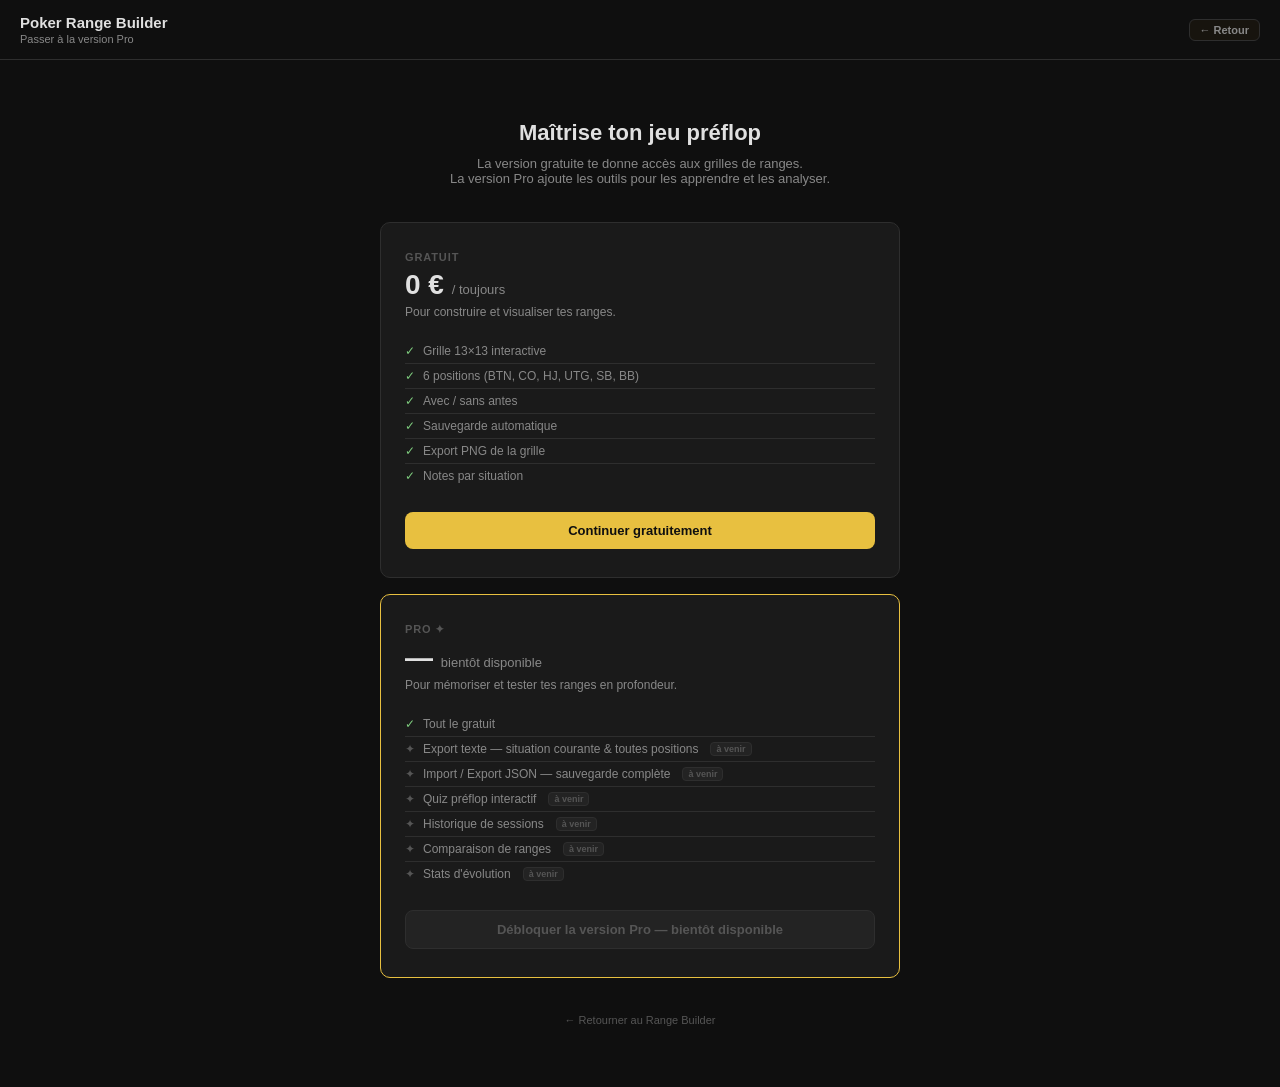
==== premium.html @ 1d8be16b "v1.2 - fix raccourcis, boutons simplifiés, JSON en Pro" ====
<!DOCTYPE html>
<html lang="fr">
<head>
  <meta charset="UTF-8">
  <meta name="viewport" content="width=device-width, initial-scale=1.0">
  <title>Poker Range Builder — Version Pro</title>
  <link rel="stylesheet" href="style.css">
  <style>
    .premium-page { max-width: 560px; margin: 60px auto; padding: 0 20px; text-align: center; }
    .premium-page h2 { font-size: 22px; font-weight: 700; margin-bottom: 10px; }
    .premium-page .subtitle { font-size: 13px; color: var(--text2); margin-bottom: 36px; }

    .plan-card {
      background: var(--bg2);
      border: 1px solid var(--border);
      border-radius: 10px;
      padding: 28px 24px;
      margin-bottom: 16px;
      text-align: left;
    }
    .plan-card.featured { border-color: #e8c040; }

    .plan-name  { font-size: 11px; font-weight: 600; color: var(--text3); text-transform: uppercase; letter-spacing: .08em; margin-bottom: 6px; }
    .plan-price { font-size: 28px; font-weight: 700; color: var(--text); margin-bottom: 4px; }
    .plan-price span { font-size: 13px; font-weight: 400; color: var(--text2); }
    .plan-desc  { font-size: 12px; color: var(--text2); margin-bottom: 20px; }

    .feature-list { list-style: none; margin-bottom: 24px; }
    .feature-list li {
      font-size: 12px;
      color: var(--text2);
      padding: 5px 0;
      border-bottom: 1px solid var(--border);
      display: flex;
      gap: 8px;
      align-items: flex-start;
    }
    .feature-list li:last-child { border-bottom: none; }
    .feature-list .check  { color: #7ecc7e; flex-shrink: 0; }
    .feature-list .locked { color: var(--text3); flex-shrink: 0; }

    .btn-unlock {
      display: block;
      width: 100%;
      padding: 11px;
      border-radius: 8px;
      border: none;
      background: #e8c040;
      color: #0f0f0f;
      font-size: 13px;
      font-weight: 700;
      cursor: pointer;
      transition: opacity 0.15s;
    }
    .btn-unlock:hover { opacity: 0.88; }
    .btn-unlock.disabled {
      background: var(--bg3);
      color: var(--text3);
      border: 1px solid var(--border);
      cursor: default;
    }
    .btn-unlock.disabled:hover { opacity: 1; }

    .coming-soon {
      display: inline-block;
      font-size: 9px;
      font-weight: 600;
      background: var(--bg3);
      color: var(--text3);
      border: 1px solid var(--border);
      border-radius: 4px;
      padding: 1px 5px;
      vertical-align: middle;
      margin-left: 4px;
    }

    .back-link {
      display: inline-block;
      margin-top: 20px;
      font-size: 11px;
      color: var(--text3);
      text-decoration: none;
    }
    .back-link:hover { color: var(--text2); }
  </style>
</head>
<body>

<header>
  <div class="header-brand">
    <h1>Poker Range Builder</h1>
    <p>Passer à la version Pro</p>
  </div>
  <div class="header-actions">
    <a href="index.html" class="pro-link" style="color:var(--text2);border-color:var(--border)">← Retour</a>
  </div>
</header>

<div class="premium-page">
  <h2>Maîtrise ton jeu préflop</h2>
  <p class="subtitle">La version gratuite te donne accès aux grilles de ranges.<br>
     La version Pro ajoute les outils pour les apprendre et les analyser.</p>

  <!-- FREE -->
  <div class="plan-card">
    <div class="plan-name">Gratuit</div>
    <div class="plan-price">0 € <span>/ toujours</span></div>
    <div class="plan-desc">Pour construire et visualiser tes ranges.</div>
    <ul class="feature-list">
      <li><span class="check">✓</span> Grille 13×13 interactive</li>
      <li><span class="check">✓</span> 6 positions (BTN, CO, HJ, UTG, SB, BB)</li>
      <li><span class="check">✓</span> Avec / sans antes</li>
      <li><span class="check">✓</span> Sauvegarde automatique</li>
      <li><span class="check">✓</span> Export PNG de la grille</li>
      <li><span class="check">✓</span> Notes par situation</li>
    </ul>
    <a href="index.html" class="btn-unlock" style="display:block;text-align:center;text-decoration:none;padding:11px;">
      Continuer gratuitement
    </a>
  </div>

  <!-- PRO -->
  <div class="plan-card featured">
    <div class="plan-name">Pro ✦</div>
    <div class="plan-price">— <span>bientôt disponible</span></div>
    <div class="plan-desc">Pour mémoriser et tester tes ranges en profondeur.</div>
    <ul class="feature-list">
      <li><span class="check">✓</span> Tout le gratuit</li>
      <li><span class="locked">✦</span> Export texte — situation courante &amp; toutes positions <span class="coming-soon">à venir</span></li>
      <li><span class="locked">✦</span> Import / Export JSON — sauvegarde complète <span class="coming-soon">à venir</span></li>
      <li><span class="locked">✦</span> Quiz préflop interactif <span class="coming-soon">à venir</span></li>
      <li><span class="locked">✦</span> Historique de sessions <span class="coming-soon">à venir</span></li>
      <li><span class="locked">✦</span> Comparaison de ranges <span class="coming-soon">à venir</span></li>
      <li><span class="locked">✦</span> Stats d'évolution <span class="coming-soon">à venir</span></li>
    </ul>
    <button class="btn-unlock disabled" disabled>
      Débloquer la version Pro — bientôt disponible
    </button>
  </div>

  <a href="index.html" class="back-link">← Retourner au Range Builder</a>
</div>

</body>
</html>
---- style.css ----
:root {
  --bg:        #0f0f0f;
  --bg2:       #1a1a1a;
  --bg3:       #232323;
  --border:    #2e2e2e;
  --text:      #e0e0e0;
  --text2:     #888;
  --text3:     #555;
  --blue:      #3a7bd5;
  --blue-act:  #0d2444;
  --blue-text: #60b0f0;
  --radius:    6px;
}

* { box-sizing: border-box; margin: 0; padding: 0; }

body {
  background: var(--bg);
  color: var(--text);
  font-family: -apple-system, BlinkMacSystemFont, 'Segoe UI', sans-serif;
  min-height: 100vh;
  font-size: 13px;
}

/* ── HEADER ── */
header {
  padding: 14px 20px;
  border-bottom: 1px solid var(--border);
  display: flex;
  align-items: center;
  justify-content: space-between;
  flex-wrap: wrap;
  gap: 10px;
}
.header-brand h1  { font-size: 15px; font-weight: 600; }
.header-brand p   { font-size: 11px; color: var(--text2); margin-top: 2px; }
.header-actions   { display: flex; align-items: center; gap: 14px; }

.pro-link {
  font-size: 11px;
  font-weight: 600;
  color: #e8c040;
  text-decoration: none;
  padding: 4px 10px;
  border: 1px solid #4a3a08;
  border-radius: var(--radius);
  background: #4a3a0822;
  transition: background 0.15s;
}
.pro-link:hover { background: #4a3a0855; }

.save-status { font-size: 11px; color: var(--text3); }

/* ── MAIN ── */
main {
  padding: 20px 32px;
  max-width: 860px;
  margin: 0 auto;
}

/* ── ROW / TABS ── */
.row {
  display: flex;
  align-items: center;
  gap: 8px;
  flex-wrap: wrap;
  margin-bottom: 8px;
}
.row-label { font-size: 10px; color: var(--text3); width: 56px; flex-shrink: 0; }
.tabs-group { display: flex; gap: 4px; flex-wrap: wrap; }

button.tab {
  padding: 4px 11px;
  border-radius: 5px;
  border: 1px solid var(--border);
  background: transparent;
  cursor: pointer;
  font-size: 11px;
  font-weight: 500;
  color: var(--text2);
  transition: all 0.1s;
  white-space: nowrap;
  position: relative;
}
button.tab:hover          { border-color: var(--text3); color: var(--text); }
button.tab.pos-active     { background: var(--text); color: var(--bg); border-color: var(--text); }
button.tab.sit-active     { background: var(--blue-act); color: var(--blue-text); border-color: var(--blue); }

/* badge ✓ on filled situations */
button.tab .badge {
  position: absolute;
  top: -5px;
  right: -5px;
  width: 14px;
  height: 14px;
  background: #1a6b1a;
  color: #7ecc7e;
  border-radius: 50%;
  font-size: 8px;
  font-weight: 700;
  display: flex;
  align-items: center;
  justify-content: center;
  pointer-events: none;
}

.antes-wrap { display: flex; align-items: center; gap: 6px; margin-left: 4px; }
.antes-wrap label { font-size: 11px; color: var(--text2); cursor: pointer; user-select: none; }
input[type=checkbox] { cursor: pointer; accent-color: var(--blue); }

/* ── CONTEXT BOX ── */
.ctx-box {
  font-size: 10px;
  color: var(--text2);
  margin-bottom: 10px;
  padding: 6px 10px;
  background: var(--bg2);
  border-radius: 5px;
  border-left: 2px solid var(--blue);
  line-height: 1.6;
}

/* ── LEGEND / STAT ── */
.top-bar { display: flex; align-items: center; gap: 8px; margin-bottom: 8px; flex-wrap: wrap; }
.legend  { display: flex; gap: 5px; flex-wrap: wrap; }

.leg {
  display: flex;
  align-items: center;
  gap: 5px;
  cursor: pointer;
  padding: 3px 8px;
  border-radius: 5px;
  border: 1.5px solid transparent;
  font-size: 11px;
  color: var(--text2);
  transition: all 0.1s;
}
.leg.sel { border-color: var(--text); color: var(--text); }
.dot { width: 9px; height: 9px; border-radius: 2px; flex-shrink: 0; }

.stat { margin-left: auto; font-size: 11px; color: var(--text2); }
.stat strong { color: var(--text); }

/* ── GRID ── */
.grid-wrap {
  overflow-x: auto;
  margin-bottom: 10px;
  display: flex;
  justify-content: center;
}
.grid {
  display: grid;
  grid-template-columns: repeat(14, 1fr);
  gap: 2px;
  width: 100%;
  max-width: 780px;
}

.hdr {
  font-size: 9px;
  font-weight: 600;
  color: var(--text3);
  display: flex;
  align-items: center;
  justify-content: center;
  height: 26px;
}

.cell {
  height: 0;
  padding-bottom: 100%;
  position: relative;
  border-radius: 3px;
  cursor: pointer;
  border: 1px solid transparent;
  transition: filter 0.08s;
}
.cell:hover { filter: brightness(1.2); border-color: rgba(255,255,255,0.22); }

.cell-lbl {
  position: absolute;
  inset: 0;
  display: flex;
  align-items: center;
  justify-content: center;
  font-size: 9px;
  font-weight: 600;
  line-height: 1;
  pointer-events: none;
}

/* ── TOOLBAR ── */
.toolbar { display: flex; gap: 6px; flex-wrap: wrap; margin-bottom: 12px; }

button.btn {
  padding: 5px 12px;
  border-radius: var(--radius);
  border: 1px solid var(--border);
  background: transparent;
  cursor: pointer;
  font-size: 11px;
  color: var(--text2);
  transition: all 0.1s;
}
button.btn:hover            { background: var(--bg2); color: var(--text); border-color: var(--text3); }
button.btn.btn-accent       { border-color: var(--blue); color: var(--blue-text); }
button.btn.btn-accent:hover { background: var(--blue-act); }
button.btn.btn-primary      { background: var(--blue-act); color: var(--blue-text); border-color: var(--blue); font-weight: 600; }
button.btn.btn-primary:hover { background: #1a3d6a; border-color: #5090e0; color: #90c8ff; }

/* ── EXPORT AREA ── */
.export-area {
  display: none;
  margin-bottom: 16px;
  padding: 12px;
  background: var(--bg2);
  border-radius: var(--radius);
  border: 1px solid var(--border);
}
.export-area h3  { font-size: 12px; color: var(--text); margin-bottom: 8px; }
.export-area pre {
  font-size: 10px;
  color: var(--text2);
  white-space: pre-wrap;
  line-height: 1.6;
  max-height: 220px;
  overflow-y: auto;
  background: var(--bg3);
  padding: 8px;
  border-radius: 4px;
}

/* ── NOTES ── */
.notes-section { border-top: 1px solid var(--border); padding-top: 16px; margin-top: 4px; }
.notes-section h2 { font-size: 13px; color: var(--text); margin-bottom: 10px; }
.notes-grid {
  display: grid;
  grid-template-columns: repeat(auto-fill, minmax(200px, 1fr));
  gap: 8px;
}
.note-card {
  background: var(--bg2);
  border: 1px solid var(--border);
  border-radius: var(--radius);
  padding: 10px;
}
.note-card label { font-size: 10px; color: var(--text3); display: block; margin-bottom: 4px; }
.note-card textarea {
  width: 100%;
  background: var(--bg3);
  border: 1px solid var(--border);
  border-radius: 4px;
  color: var(--text);
  font-size: 11px;
  padding: 6px;
  resize: vertical;
  min-height: 60px;
  font-family: inherit;
  line-height: 1.5;
}
.note-card textarea:focus { outline: none; border-color: var(--text3); }

/* ── HELP BUTTON ── */
.btn-help {
  width: 24px;
  height: 24px;
  border-radius: 50%;
  border: 1px solid var(--border);
  background: transparent;
  color: var(--text3);
  font-size: 12px;
  font-weight: 600;
  cursor: pointer;
  display: flex;
  align-items: center;
  justify-content: center;
  transition: all 0.1s;
  flex-shrink: 0;
}
.btn-help:hover { border-color: var(--text3); color: var(--text); }

/* ── LEGEND KEY HINTS ── */
.leg-key {
  font-family: ui-monospace, 'Cascadia Code', monospace;
  font-size: 9px;
  background: var(--bg3);
  border: 1px solid var(--border);
  border-radius: 3px;
  padding: 1px 4px;
  color: var(--text3);
  margin-left: 4px;
}

/* ── SIDEBAR ── */
.sidebar-overlay {
  display: none;
  position: fixed;
  inset: 0;
  z-index: 99;
  background: rgba(0,0,0,0.45);
}
.sidebar-overlay.open { display: block; }

.sidebar {
  position: fixed;
  top: 0;
  right: 0;
  width: 284px;
  height: 100vh;
  background: var(--bg2);
  border-left: 1px solid var(--border);
  z-index: 100;
  transform: translateX(100%);
  transition: transform 0.18s ease;
  overflow-y: auto;
}
.sidebar.open { transform: translateX(0); }

.sidebar-inner { padding: 18px 16px 32px; }

.sidebar-close {
  position: absolute;
  top: 12px;
  right: 12px;
  background: none;
  border: none;
  color: var(--text3);
  cursor: pointer;
  font-size: 13px;
  padding: 3px 7px;
  border-radius: 4px;
  line-height: 1;
}
.sidebar-close:hover { color: var(--text); background: var(--bg3); }

.sb-heading {
  font-size: 9px;
  font-weight: 700;
  text-transform: uppercase;
  letter-spacing: .1em;
  color: var(--text3);
  margin: 22px 0 8px;
  padding-bottom: 5px;
  border-bottom: 1px solid var(--border);
}
.sb-heading:first-of-type { margin-top: 4px; }

.sb-row {
  display: flex;
  align-items: baseline;
  gap: 8px;
  padding: 4px 0;
  font-size: 11px;
  color: var(--text2);
  border-bottom: 1px solid var(--bg3);
}
.sb-row:last-of-type { border-bottom: none; }

.sb-key {
  font-family: ui-monospace, 'Cascadia Code', monospace;
  font-size: 10px;
  background: var(--bg3);
  border: 1px solid var(--border);
  border-radius: 3px;
  padding: 1px 5px;
  color: var(--text);
  flex-shrink: 0;
  min-width: 28px;
  text-align: center;
}

.sb-term {
  font-weight: 600;
  color: var(--text);
  flex-shrink: 0;
  width: 52px;
}
.sb-def {
  color: var(--text2);
  flex: 1;
}

.sb-p {
  font-size: 11px;
  color: var(--text2);
  line-height: 1.65;
  margin-bottom: 8px;
}
.sb-p:last-child { margin-bottom: 0; }

.sb-clog {
  font-size: 11px;
  color: var(--text2);
  padding: 4px 0;
  border-bottom: 1px solid var(--bg3);
}
.sb-clog:last-child { border-bottom: none; }
.sb-clog strong { color: var(--text); }

/* ── MOBILE ── */
@media (max-width: 600px) {
  header        { padding: 12px 14px; }
  main          { padding: 12px 14px; }
  .cell-lbl     { font-size: 7px; }
  .stat         { margin-left: 0; width: 100%; }
  .sidebar      { width: 88vw; }
}
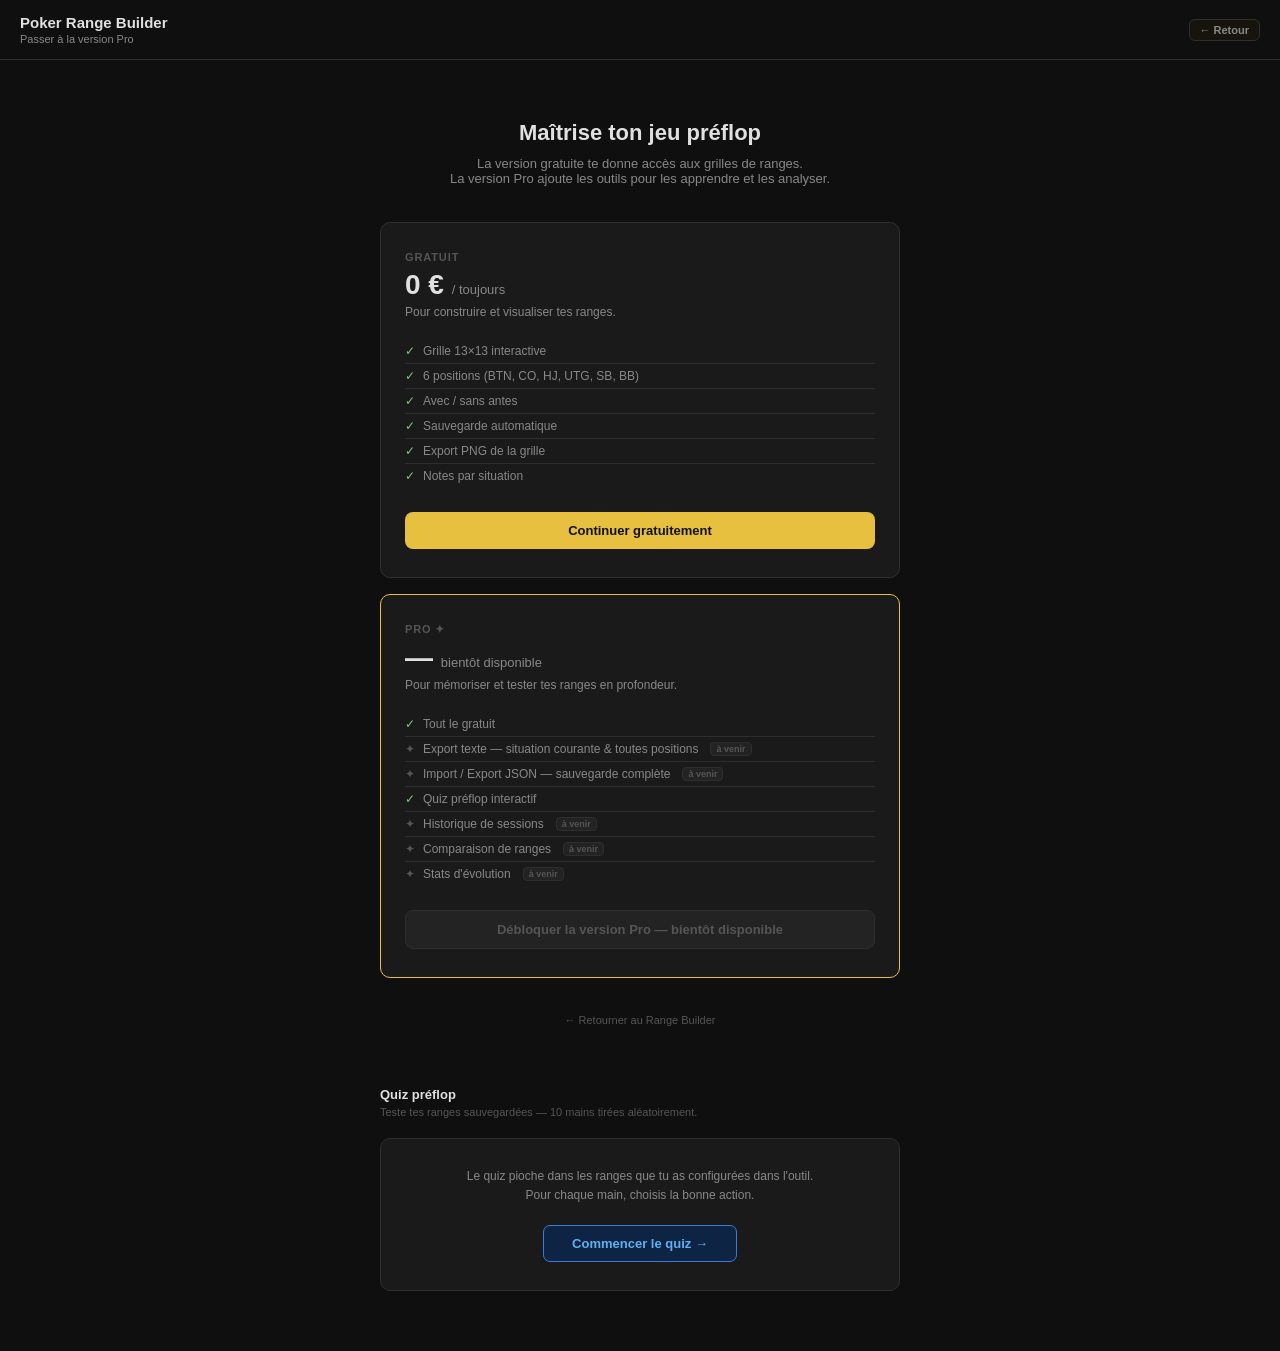
==== commit 750706f2: "v1.3 - quiz préflop interactif" ====
--- a/premium.html
+++ b/premium.html
@@ -82,6 +82,171 @@
       text-decoration: none;
     }
     .back-link:hover { color: var(--text2); }
+
+    /* ── QUIZ ── */
+    .quiz-section {
+      max-width: 560px;
+      margin: 48px auto 0;
+      padding: 0 20px 60px;
+    }
+    .quiz-section-title {
+      font-size: 13px;
+      font-weight: 700;
+      color: var(--text);
+      margin-bottom: 4px;
+    }
+    .quiz-section-sub {
+      font-size: 11px;
+      color: var(--text3);
+      margin-bottom: 20px;
+    }
+    .quiz-card {
+      background: var(--bg2);
+      border: 1px solid var(--border);
+      border-radius: 10px;
+      padding: 28px 24px;
+    }
+
+    /* start screen */
+    .quiz-start-inner { text-align: center; }
+    .quiz-start-inner p { font-size: 12px; color: var(--text2); margin-bottom: 20px; line-height: 1.6; }
+    .btn-quiz-start {
+      display: inline-block;
+      padding: 10px 28px;
+      border-radius: 7px;
+      border: 1px solid var(--blue);
+      background: var(--blue-act);
+      color: var(--blue-text);
+      font-size: 13px;
+      font-weight: 600;
+      cursor: pointer;
+      transition: background 0.12s;
+    }
+    .btn-quiz-start:hover { background: #1a3d6a; }
+
+    /* empty state */
+    .quiz-empty-inner { text-align: center; }
+    .quiz-empty-inner p { font-size: 12px; color: var(--text2); margin-bottom: 16px; line-height: 1.6; }
+    .quiz-empty-inner a { font-size: 12px; color: var(--blue-text); text-decoration: none; }
+    .quiz-empty-inner a:hover { text-decoration: underline; }
+
+    /* question screen */
+    .quiz-meta {
+      display: flex;
+      justify-content: space-between;
+      align-items: center;
+      margin-bottom: 20px;
+    }
+    .quiz-context { font-size: 12px; color: var(--text2); }
+    .quiz-context strong { color: var(--text); }
+    .quiz-progress { font-size: 11px; color: var(--text3); font-variant-numeric: tabular-nums; }
+
+    .quiz-hand {
+      font-size: 52px;
+      font-weight: 800;
+      text-align: center;
+      letter-spacing: .02em;
+      margin: 8px 0 4px;
+      line-height: 1;
+    }
+    .hand-pair    { color: #e8c040; }
+    .hand-suited  { color: var(--blue-text); }
+    .hand-offsuit { color: var(--text); }
+
+    .quiz-prompt {
+      text-align: center;
+      font-size: 11px;
+      color: var(--text3);
+      margin-bottom: 20px;
+    }
+
+    .quiz-actions {
+      display: grid;
+      grid-template-columns: 1fr 1fr;
+      gap: 8px;
+      margin-bottom: 14px;
+    }
+    .quiz-action-btn {
+      padding: 14px 10px;
+      border-radius: 6px;
+      border: 1px solid var(--border);
+      background: var(--bg3);
+      color: var(--text2);
+      font-size: 13px;
+      font-weight: 500;
+      cursor: pointer;
+      transition: all 0.1s;
+      border-left: 3px solid transparent;
+    }
+    .quiz-action-btn:hover:not(:disabled) {
+      background: var(--bg2);
+      color: var(--text);
+      border-left-color: var(--atxt);
+    }
+    .quiz-action-btn.btn-correct {
+      background: var(--abg);
+      color: var(--atxt);
+      border-color: var(--atxt);
+      border-left-width: 3px;
+    }
+    .quiz-action-btn.btn-wrong {
+      background: #3d0e0e;
+      color: #f08080;
+      border-color: #f08080;
+    }
+    .quiz-action-btn:disabled { cursor: default; }
+
+    .quiz-feedback {
+      font-size: 12px;
+      font-weight: 600;
+      padding: 9px 12px;
+      border-radius: 5px;
+      margin-bottom: 12px;
+    }
+    .fb-correct { background: #1a3d1a; color: #7ecc7e; }
+    .fb-wrong   { background: #3d0e0e; color: #f08080; }
+
+    .btn-quiz-next {
+      display: block;
+      width: 100%;
+      padding: 10px;
+      border-radius: 6px;
+      border: 1px solid var(--border);
+      background: transparent;
+      color: var(--text2);
+      font-size: 12px;
+      cursor: pointer;
+      transition: all 0.1s;
+    }
+    .btn-quiz-next:hover { background: var(--bg3); color: var(--text); border-color: var(--text3); }
+
+    /* results screen */
+    .quiz-results-inner { text-align: center; }
+    .quiz-score-num {
+      font-size: 48px;
+      font-weight: 800;
+      color: var(--text);
+      line-height: 1;
+      margin-bottom: 10px;
+    }
+    .quiz-score-msg { font-size: 12px; color: var(--text2); margin-bottom: 24px; }
+    .btn-quiz-restart {
+      display: inline-block;
+      padding: 9px 24px;
+      border-radius: 6px;
+      border: 1px solid var(--border);
+      background: transparent;
+      color: var(--text2);
+      font-size: 12px;
+      cursor: pointer;
+      transition: all 0.1s;
+    }
+    .btn-quiz-restart:hover { background: var(--bg3); color: var(--text); }
+
+    @media (max-width: 420px) {
+      .quiz-actions { grid-template-columns: 1fr; }
+      .quiz-hand    { font-size: 40px; }
+    }
   </style>
 </head>
 <body>
@@ -128,7 +293,7 @@
       <li><span class="check">✓</span> Tout le gratuit</li>
       <li><span class="locked">✦</span> Export texte — situation courante &amp; toutes positions <span class="coming-soon">à venir</span></li>
       <li><span class="locked">✦</span> Import / Export JSON — sauvegarde complète <span class="coming-soon">à venir</span></li>
-      <li><span class="locked">✦</span> Quiz préflop interactif <span class="coming-soon">à venir</span></li>
+      <li><span class="check">✓</span> Quiz préflop interactif</li>
       <li><span class="locked">✦</span> Historique de sessions <span class="coming-soon">à venir</span></li>
       <li><span class="locked">✦</span> Comparaison de ranges <span class="coming-soon">à venir</span></li>
       <li><span class="locked">✦</span> Stats d'évolution <span class="coming-soon">à venir</span></li>
@@ -141,5 +306,57 @@
   <a href="index.html" class="back-link">← Retourner au Range Builder</a>
 </div>
 
+<!-- ── QUIZ SECTION ── -->
+<div class="quiz-section">
+  <p class="quiz-section-title">Quiz préflop</p>
+  <p class="quiz-section-sub">
+    Teste tes ranges sauvegardées — 10 mains tirées aléatoirement.
+  </p>
+
+  <div class="quiz-card">
+
+    <!-- Start -->
+    <div id="quizStart" class="quiz-start-inner">
+      <p>
+        Le quiz pioche dans les ranges que tu as configurées dans l'outil.<br>
+        Pour chaque main, choisis la bonne action.
+      </p>
+      <button class="btn-quiz-start" id="btnStartQuiz">
+        Commencer le quiz →
+      </button>
+    </div>
+
+    <!-- No ranges configured -->
+    <div id="quizEmpty" class="quiz-empty-inner" style="display:none">
+      <p>
+        Aucune range configurée.<br>
+        <a href="index.html">Configure tes ranges dans l'outil</a> puis reviens ici.
+      </p>
+    </div>
+
+    <!-- Question -->
+    <div id="quizQuestion" style="display:none">
+      <div class="quiz-meta">
+        <span class="quiz-context" id="qContext"></span>
+        <span class="quiz-progress" id="qProgress"></span>
+      </div>
+      <div class="quiz-hand" id="qHand"></div>
+      <p class="quiz-prompt" id="qPrompt">Quelle action ?</p>
+      <div class="quiz-actions" id="qActions"></div>
+      <div class="quiz-feedback" id="qFeedback" style="display:none"></div>
+      <button class="btn-quiz-next" id="btnNext" style="display:none">Suivant →</button>
+    </div>
+
+    <!-- Results -->
+    <div id="quizResults" class="quiz-results-inner" style="display:none">
+      <div class="quiz-score-num" id="qScoreNum"></div>
+      <p class="quiz-score-msg" id="qScoreMsg"></p>
+      <button class="btn-quiz-restart" id="btnRestart">Rejouer</button>
+    </div>
+
+  </div>
+</div>
+
+<script src="quiz.js"></script>
 </body>
 </html>
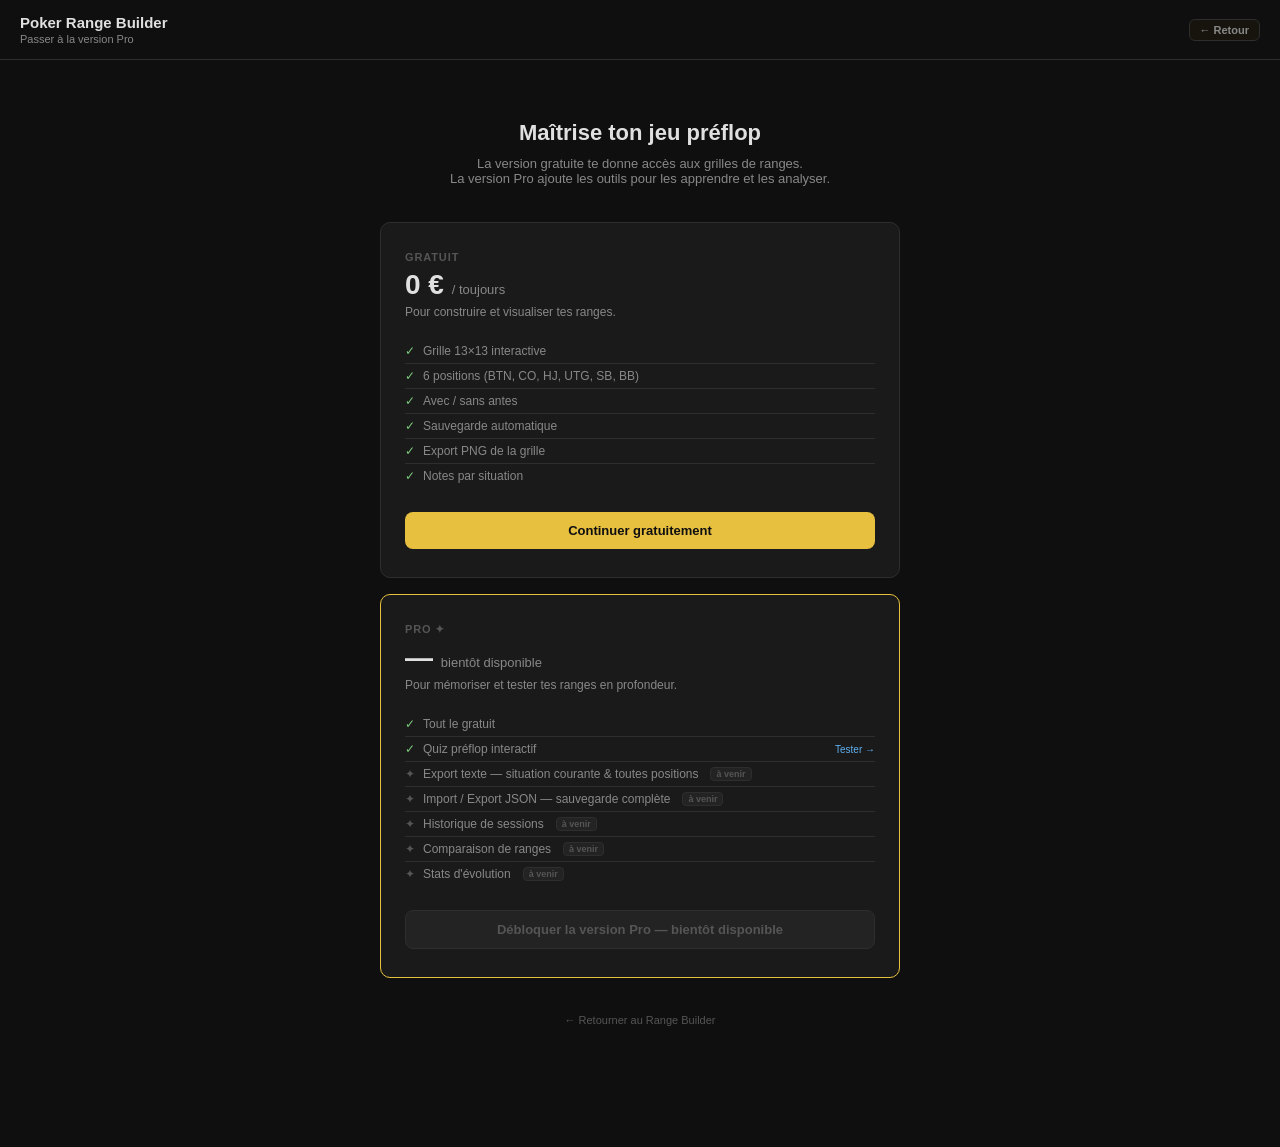
==== commit ff543952: "v1.4 - quiz.html autonome, accès ?dev=true" ====
--- a/premium.html
+++ b/premium.html
@@ -6,7 +6,7 @@
   <title>Poker Range Builder — Version Pro</title>
   <link rel="stylesheet" href="style.css">
   <style>
-    .premium-page { max-width: 560px; margin: 60px auto; padding: 0 20px; text-align: center; }
+    .premium-page { max-width: 560px; margin: 60px auto; padding: 0 20px 60px; text-align: center; }
     .premium-page h2 { font-size: 22px; font-weight: 700; margin-bottom: 10px; }
     .premium-page .subtitle { font-size: 13px; color: var(--text2); margin-bottom: 36px; }
 
@@ -33,11 +33,19 @@
       border-bottom: 1px solid var(--border);
       display: flex;
       gap: 8px;
-      align-items: flex-start;
+      align-items: center;
     }
     .feature-list li:last-child { border-bottom: none; }
     .feature-list .check  { color: #7ecc7e; flex-shrink: 0; }
     .feature-list .locked { color: var(--text3); flex-shrink: 0; }
+    .feature-list .try-link {
+      margin-left: auto;
+      font-size: 10px;
+      color: var(--blue-text);
+      text-decoration: none;
+      flex-shrink: 0;
+    }
+    .feature-list .try-link:hover { text-decoration: underline; }
 
     .btn-unlock {
       display: block;
@@ -51,6 +59,8 @@
       font-weight: 700;
       cursor: pointer;
       transition: opacity 0.15s;
+      text-align: center;
+      text-decoration: none;
     }
     .btn-unlock:hover { opacity: 0.88; }
     .btn-unlock.disabled {
@@ -82,171 +92,6 @@
       text-decoration: none;
     }
     .back-link:hover { color: var(--text2); }
-
-    /* ── QUIZ ── */
-    .quiz-section {
-      max-width: 560px;
-      margin: 48px auto 0;
-      padding: 0 20px 60px;
-    }
-    .quiz-section-title {
-      font-size: 13px;
-      font-weight: 700;
-      color: var(--text);
-      margin-bottom: 4px;
-    }
-    .quiz-section-sub {
-      font-size: 11px;
-      color: var(--text3);
-      margin-bottom: 20px;
-    }
-    .quiz-card {
-      background: var(--bg2);
-      border: 1px solid var(--border);
-      border-radius: 10px;
-      padding: 28px 24px;
-    }
-
-    /* start screen */
-    .quiz-start-inner { text-align: center; }
-    .quiz-start-inner p { font-size: 12px; color: var(--text2); margin-bottom: 20px; line-height: 1.6; }
-    .btn-quiz-start {
-      display: inline-block;
-      padding: 10px 28px;
-      border-radius: 7px;
-      border: 1px solid var(--blue);
-      background: var(--blue-act);
-      color: var(--blue-text);
-      font-size: 13px;
-      font-weight: 600;
-      cursor: pointer;
-      transition: background 0.12s;
-    }
-    .btn-quiz-start:hover { background: #1a3d6a; }
-
-    /* empty state */
-    .quiz-empty-inner { text-align: center; }
-    .quiz-empty-inner p { font-size: 12px; color: var(--text2); margin-bottom: 16px; line-height: 1.6; }
-    .quiz-empty-inner a { font-size: 12px; color: var(--blue-text); text-decoration: none; }
-    .quiz-empty-inner a:hover { text-decoration: underline; }
-
-    /* question screen */
-    .quiz-meta {
-      display: flex;
-      justify-content: space-between;
-      align-items: center;
-      margin-bottom: 20px;
-    }
-    .quiz-context { font-size: 12px; color: var(--text2); }
-    .quiz-context strong { color: var(--text); }
-    .quiz-progress { font-size: 11px; color: var(--text3); font-variant-numeric: tabular-nums; }
-
-    .quiz-hand {
-      font-size: 52px;
-      font-weight: 800;
-      text-align: center;
-      letter-spacing: .02em;
-      margin: 8px 0 4px;
-      line-height: 1;
-    }
-    .hand-pair    { color: #e8c040; }
-    .hand-suited  { color: var(--blue-text); }
-    .hand-offsuit { color: var(--text); }
-
-    .quiz-prompt {
-      text-align: center;
-      font-size: 11px;
-      color: var(--text3);
-      margin-bottom: 20px;
-    }
-
-    .quiz-actions {
-      display: grid;
-      grid-template-columns: 1fr 1fr;
-      gap: 8px;
-      margin-bottom: 14px;
-    }
-    .quiz-action-btn {
-      padding: 14px 10px;
-      border-radius: 6px;
-      border: 1px solid var(--border);
-      background: var(--bg3);
-      color: var(--text2);
-      font-size: 13px;
-      font-weight: 500;
-      cursor: pointer;
-      transition: all 0.1s;
-      border-left: 3px solid transparent;
-    }
-    .quiz-action-btn:hover:not(:disabled) {
-      background: var(--bg2);
-      color: var(--text);
-      border-left-color: var(--atxt);
-    }
-    .quiz-action-btn.btn-correct {
-      background: var(--abg);
-      color: var(--atxt);
-      border-color: var(--atxt);
-      border-left-width: 3px;
-    }
-    .quiz-action-btn.btn-wrong {
-      background: #3d0e0e;
-      color: #f08080;
-      border-color: #f08080;
-    }
-    .quiz-action-btn:disabled { cursor: default; }
-
-    .quiz-feedback {
-      font-size: 12px;
-      font-weight: 600;
-      padding: 9px 12px;
-      border-radius: 5px;
-      margin-bottom: 12px;
-    }
-    .fb-correct { background: #1a3d1a; color: #7ecc7e; }
-    .fb-wrong   { background: #3d0e0e; color: #f08080; }
-
-    .btn-quiz-next {
-      display: block;
-      width: 100%;
-      padding: 10px;
-      border-radius: 6px;
-      border: 1px solid var(--border);
-      background: transparent;
-      color: var(--text2);
-      font-size: 12px;
-      cursor: pointer;
-      transition: all 0.1s;
-    }
-    .btn-quiz-next:hover { background: var(--bg3); color: var(--text); border-color: var(--text3); }
-
-    /* results screen */
-    .quiz-results-inner { text-align: center; }
-    .quiz-score-num {
-      font-size: 48px;
-      font-weight: 800;
-      color: var(--text);
-      line-height: 1;
-      margin-bottom: 10px;
-    }
-    .quiz-score-msg { font-size: 12px; color: var(--text2); margin-bottom: 24px; }
-    .btn-quiz-restart {
-      display: inline-block;
-      padding: 9px 24px;
-      border-radius: 6px;
-      border: 1px solid var(--border);
-      background: transparent;
-      color: var(--text2);
-      font-size: 12px;
-      cursor: pointer;
-      transition: all 0.1s;
-    }
-    .btn-quiz-restart:hover { background: var(--bg3); color: var(--text); }
-
-    @media (max-width: 420px) {
-      .quiz-actions { grid-template-columns: 1fr; }
-      .quiz-hand    { font-size: 40px; }
-    }
   </style>
 </head>
 <body>
@@ -279,9 +124,7 @@
       <li><span class="check">✓</span> Export PNG de la grille</li>
       <li><span class="check">✓</span> Notes par situation</li>
     </ul>
-    <a href="index.html" class="btn-unlock" style="display:block;text-align:center;text-decoration:none;padding:11px;">
-      Continuer gratuitement
-    </a>
+    <a href="index.html" class="btn-unlock">Continuer gratuitement</a>
   </div>
 
   <!-- PRO -->
@@ -291,9 +134,12 @@
     <div class="plan-desc">Pour mémoriser et tester tes ranges en profondeur.</div>
     <ul class="feature-list">
       <li><span class="check">✓</span> Tout le gratuit</li>
+      <li>
+        <span class="check">✓</span> Quiz préflop interactif
+        <a href="quiz.html?dev=true" class="try-link">Tester →</a>
+      </li>
       <li><span class="locked">✦</span> Export texte — situation courante &amp; toutes positions <span class="coming-soon">à venir</span></li>
       <li><span class="locked">✦</span> Import / Export JSON — sauvegarde complète <span class="coming-soon">à venir</span></li>
-      <li><span class="check">✓</span> Quiz préflop interactif</li>
       <li><span class="locked">✦</span> Historique de sessions <span class="coming-soon">à venir</span></li>
       <li><span class="locked">✦</span> Comparaison de ranges <span class="coming-soon">à venir</span></li>
       <li><span class="locked">✦</span> Stats d'évolution <span class="coming-soon">à venir</span></li>
@@ -306,57 +152,5 @@
   <a href="index.html" class="back-link">← Retourner au Range Builder</a>
 </div>
 
-<!-- ── QUIZ SECTION ── -->
-<div class="quiz-section">
-  <p class="quiz-section-title">Quiz préflop</p>
-  <p class="quiz-section-sub">
-    Teste tes ranges sauvegardées — 10 mains tirées aléatoirement.
-  </p>
-
-  <div class="quiz-card">
-
-    <!-- Start -->
-    <div id="quizStart" class="quiz-start-inner">
-      <p>
-        Le quiz pioche dans les ranges que tu as configurées dans l'outil.<br>
-        Pour chaque main, choisis la bonne action.
-      </p>
-      <button class="btn-quiz-start" id="btnStartQuiz">
-        Commencer le quiz →
-      </button>
-    </div>
-
-    <!-- No ranges configured -->
-    <div id="quizEmpty" class="quiz-empty-inner" style="display:none">
-      <p>
-        Aucune range configurée.<br>
-        <a href="index.html">Configure tes ranges dans l'outil</a> puis reviens ici.
-      </p>
-    </div>
-
-    <!-- Question -->
-    <div id="quizQuestion" style="display:none">
-      <div class="quiz-meta">
-        <span class="quiz-context" id="qContext"></span>
-        <span class="quiz-progress" id="qProgress"></span>
-      </div>
-      <div class="quiz-hand" id="qHand"></div>
-      <p class="quiz-prompt" id="qPrompt">Quelle action ?</p>
-      <div class="quiz-actions" id="qActions"></div>
-      <div class="quiz-feedback" id="qFeedback" style="display:none"></div>
-      <button class="btn-quiz-next" id="btnNext" style="display:none">Suivant →</button>
-    </div>
-
-    <!-- Results -->
-    <div id="quizResults" class="quiz-results-inner" style="display:none">
-      <div class="quiz-score-num" id="qScoreNum"></div>
-      <p class="quiz-score-msg" id="qScoreMsg"></p>
-      <button class="btn-quiz-restart" id="btnRestart">Rejouer</button>
-    </div>
-
-  </div>
-</div>
-
-<script src="quiz.js"></script>
 </body>
 </html>
--- a/style.css
+++ b/style.css
@@ -208,6 +208,8 @@
 button.btn.btn-accent:hover { background: var(--blue-act); }
 button.btn.btn-primary      { background: var(--blue-act); color: var(--blue-text); border-color: var(--blue); font-weight: 600; }
 button.btn.btn-primary:hover { background: #1a3d6a; border-color: #5090e0; color: #90c8ff; }
+button.btn.btn-dev          { border-color: #4a3a08; color: #e8c040; font-size: 10px; }
+button.btn.btn-dev:hover    { background: #4a3a0822; }
 
 /* ── EXPORT AREA ── */
 .export-area {
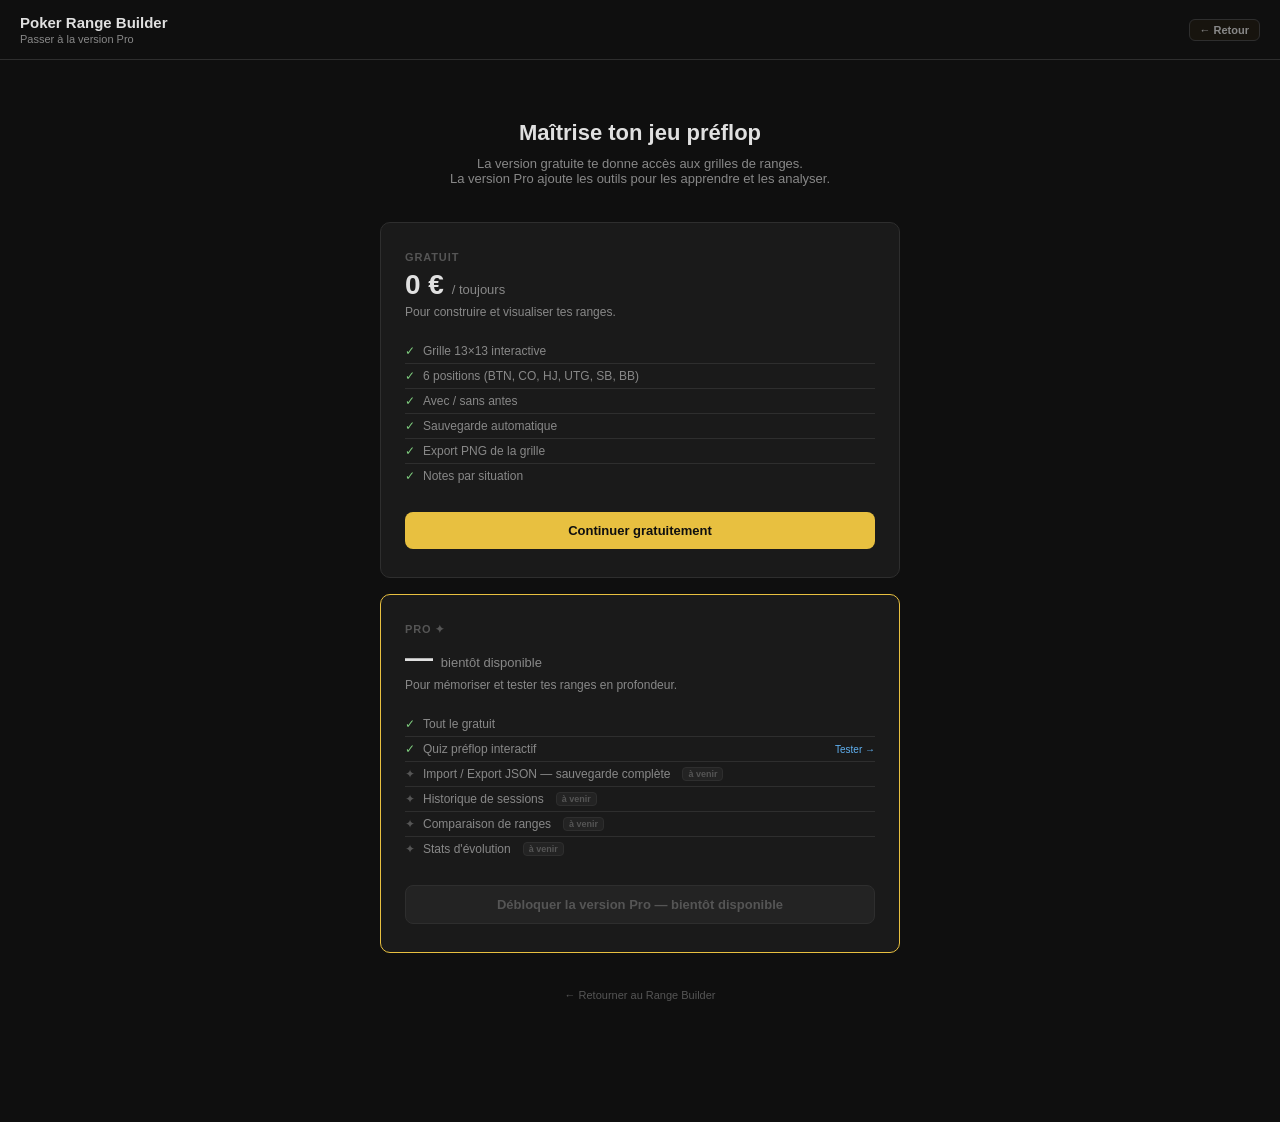
==== commit 13805fe0: "fix: import JSON format direct state, retire export texte de Pro" ====
--- a/premium.html
+++ b/premium.html
@@ -138,7 +138,6 @@
         <span class="check">✓</span> Quiz préflop interactif
         <a href="quiz.html?dev=true" class="try-link">Tester →</a>
       </li>
-      <li><span class="locked">✦</span> Export texte — situation courante &amp; toutes positions <span class="coming-soon">à venir</span></li>
       <li><span class="locked">✦</span> Import / Export JSON — sauvegarde complète <span class="coming-soon">à venir</span></li>
       <li><span class="locked">✦</span> Historique de sessions <span class="coming-soon">à venir</span></li>
       <li><span class="locked">✦</span> Comparaison de ranges <span class="coming-soon">à venir</span></li>
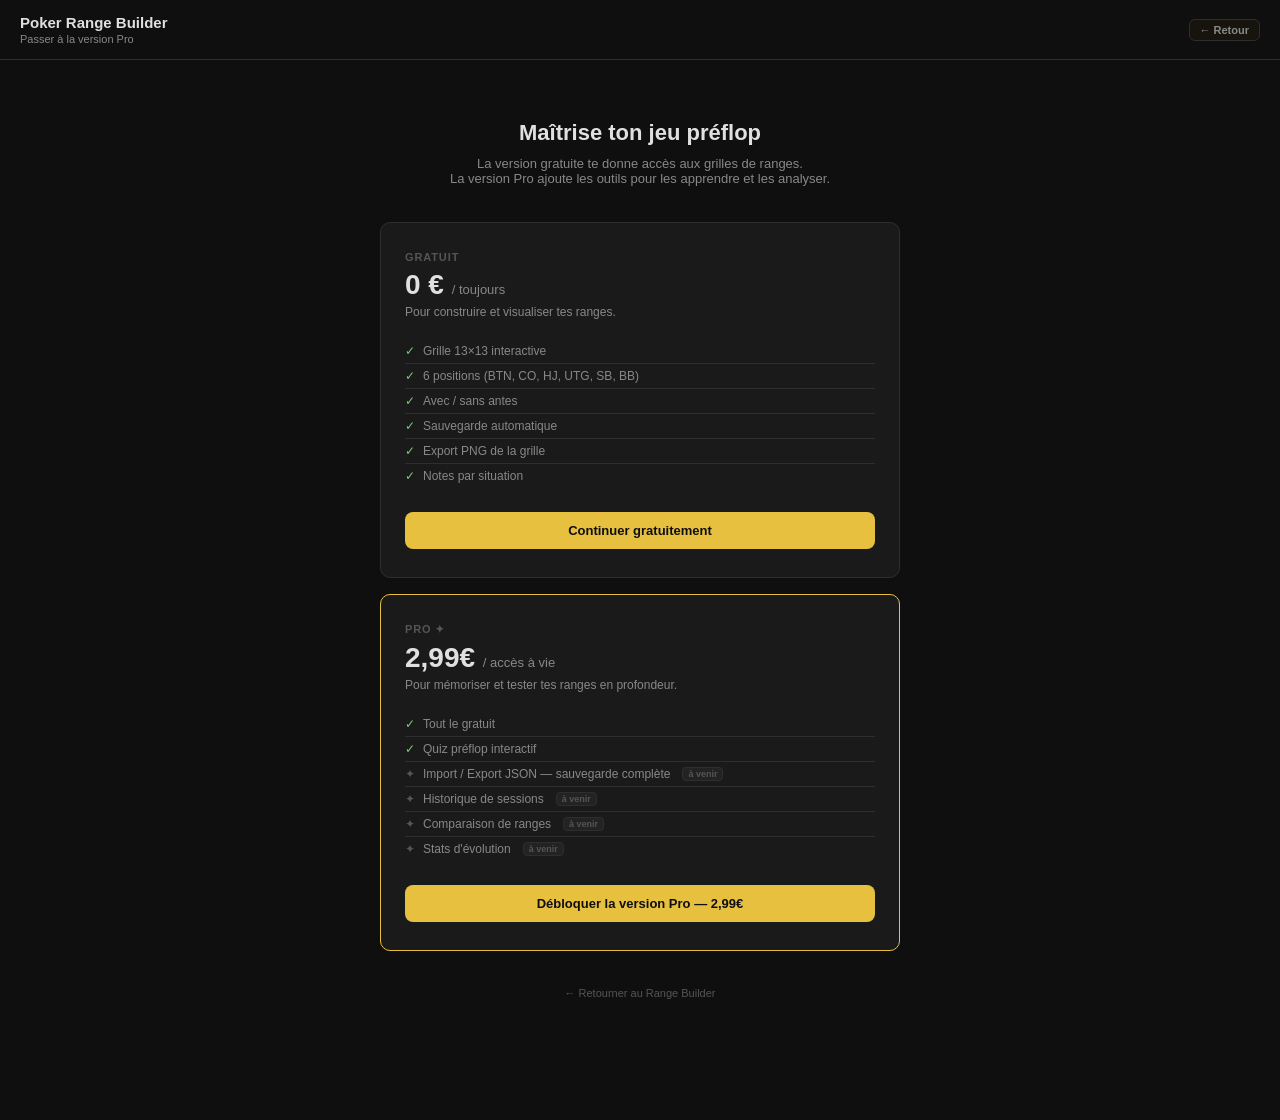
==== commit 976227e7: "v1.5 — Gumroad, fixes, stats panel, notes position, presets corrigés Co-Authored-By: Claude Sonnet 4" ====
--- a/premium.html
+++ b/premium.html
@@ -130,22 +130,21 @@
   <!-- PRO -->
   <div class="plan-card featured">
     <div class="plan-name">Pro ✦</div>
-    <div class="plan-price">— <span>bientôt disponible</span></div>
+    <div class="plan-price">2,99€ <span>/ accès à vie</span></div>
     <div class="plan-desc">Pour mémoriser et tester tes ranges en profondeur.</div>
     <ul class="feature-list">
       <li><span class="check">✓</span> Tout le gratuit</li>
       <li>
         <span class="check">✓</span> Quiz préflop interactif
-        <a href="quiz.html?dev=true" class="try-link">Tester →</a>
       </li>
       <li><span class="locked">✦</span> Import / Export JSON — sauvegarde complète <span class="coming-soon">à venir</span></li>
       <li><span class="locked">✦</span> Historique de sessions <span class="coming-soon">à venir</span></li>
       <li><span class="locked">✦</span> Comparaison de ranges <span class="coming-soon">à venir</span></li>
       <li><span class="locked">✦</span> Stats d'évolution <span class="coming-soon">à venir</span></li>
     </ul>
-    <button class="btn-unlock disabled" disabled>
-      Débloquer la version Pro — bientôt disponible
-    </button>
+    <a href="https://domecq.gumroad.com/l/poker-range-builder-pro" target="_blank" class="btn-unlock">
+      Débloquer la version Pro — 2,99€
+    </a>
   </div>
 
   <a href="index.html" class="back-link">← Retourner au Range Builder</a>
--- a/style.css
+++ b/style.css
@@ -400,6 +400,272 @@
 .sb-clog:last-child { border-bottom: none; }
 .sb-clog strong { color: var(--text); }
 
+/* ── HAMBURGER ── */
+.btn-hamburger {
+  width: 30px;
+  height: 26px;
+  border-radius: var(--radius);
+  border: 1px solid var(--border);
+  background: transparent;
+  color: var(--text2);
+  font-size: 15px;
+  line-height: 1;
+  cursor: pointer;
+  display: flex;
+  align-items: center;
+  justify-content: center;
+  transition: all 0.1s;
+  flex-shrink: 0;
+}
+.btn-hamburger:hover { border-color: var(--text3); color: var(--text); }
+
+/* ── GRID AREA (left panel + grid) ── */
+.grid-area {
+  display: flex;
+  gap: 24px;
+  align-items: flex-start;
+}
+.grid-col { flex: 1; min-width: 0; }
+
+/* pos-panel: hidden by default, shown on large screens */
+.pos-panel { display: none; }
+
+@media (min-width: 1120px) {
+  main          { max-width: 1080px; }
+  .pos-panel {
+    display: block;
+    width: 190px;
+    flex-shrink: 0;
+    position: sticky;
+    top: 20px;
+  }
+  /* hide ctx-box when pos-panel is visible */
+  .ctx-box { display: none; }
+}
+
+/* ── POS PANEL — progression ── */
+.pp-title {
+  font-size: 9px;
+  font-weight: 700;
+  text-transform: uppercase;
+  letter-spacing: .1em;
+  color: var(--text3);
+  margin-bottom: 14px;
+}
+.pp-row {
+  display: flex;
+  align-items: center;
+  gap: 7px;
+  margin-bottom: 7px;
+}
+.pp-row-pos {
+  font-size: 10px;
+  font-weight: 600;
+  color: var(--text3);
+  width: 30px;
+  flex-shrink: 0;
+}
+.pp-cur .pp-row-pos { color: var(--text); font-weight: 700; }
+.pp-bar {
+  flex: 1;
+  height: 4px;
+  background: var(--bg3);
+  border-radius: 2px;
+  overflow: hidden;
+}
+.pp-bar-fill {
+  height: 100%;
+  background: var(--blue);
+  border-radius: 2px;
+  transition: width 0.25s;
+}
+.pp-cur .pp-bar-fill { background: var(--blue-text); }
+.pp-row-ct {
+  font-size: 9px;
+  color: var(--text3);
+  width: 24px;
+  text-align: right;
+  flex-shrink: 0;
+}
+.pp-cur .pp-row-ct { color: var(--text2); }
+.pp-total {
+  font-size: 10px;
+  color: var(--text3);
+  margin-top: 12px;
+  padding-top: 10px;
+  border-top: 1px solid var(--border);
+  line-height: 1.5;
+}
+
+/* ── SIDEBAR PRO SECTION ── */
+.sb-pro-item {
+  padding: 6px 0;
+  border-bottom: 1px solid var(--bg3);
+}
+.sb-pro-item:last-of-type { border-bottom: none; }
+
+.sb-pro-label {
+  font-size: 10px;
+  font-weight: 600;
+  color: var(--text3);
+  text-transform: uppercase;
+  letter-spacing: .07em;
+  margin-bottom: 6px;
+}
+
+.sb-pro-btn {
+  display: block;
+  padding: 7px 12px;
+  border-radius: 5px;
+  border: 1px solid var(--blue);
+  background: var(--blue-act);
+  color: var(--blue-text);
+  font-size: 11px;
+  font-weight: 600;
+  text-decoration: none;
+  text-align: center;
+  transition: background 0.1s;
+}
+.sb-pro-btn:hover { background: #1a3d6a; }
+
+.sb-locked-btn {
+  display: flex;
+  align-items: center;
+  justify-content: space-between;
+  width: 100%;
+  padding: 7px 10px;
+  border-radius: 5px;
+  border: 1px solid var(--border);
+  background: transparent;
+  color: var(--text3);
+  font-size: 11px;
+  cursor: pointer;
+  text-align: left;
+  transition: background 0.1s;
+}
+.sb-locked-btn:hover { background: var(--bg3); }
+
+.sb-pro-badge {
+  font-size: 9px;
+  font-weight: 700;
+  color: #e8c040;
+  background: #4a3a0822;
+  border: 1px solid #4a3a08;
+  border-radius: 3px;
+  padding: 1px 5px;
+  flex-shrink: 0;
+}
+.sb-coming-soon {
+  font-size: 9px;
+  color: var(--text3);
+  background: var(--bg3);
+  border: 1px solid var(--border);
+  border-radius: 3px;
+  padding: 1px 5px;
+  flex-shrink: 0;
+}
+
+/* Preset selector */
+.sb-preset-row {
+  display: flex;
+  gap: 6px;
+  align-items: center;
+  margin-bottom: 4px;
+}
+.sb-preset-select {
+  flex: 1;
+  background: var(--bg3);
+  border: 1px solid var(--border);
+  border-radius: 4px;
+  color: var(--text);
+  font-size: 11px;
+  padding: 4px 6px;
+  min-width: 0;
+}
+.sb-preset-load {
+  padding: 5px 10px;
+  border-radius: 4px;
+  border: 1px solid var(--blue);
+  background: var(--blue-act);
+  color: var(--blue-text);
+  font-size: 11px;
+  font-weight: 600;
+  cursor: pointer;
+  white-space: nowrap;
+  transition: background 0.1s;
+}
+.sb-preset-load:hover { background: #1a3d6a; }
+.sb-preset-desc {
+  font-size: 10px;
+  color: var(--text3);
+  margin: 0 0 4px;
+  line-height: 1.4;
+}
+.sb-warning {
+  font-size: 10px;
+  color: #c88030;
+  line-height: 1.4;
+  margin: 0;
+}
+
+/* Import/Export JSON */
+.sb-json-row {
+  display: flex;
+  gap: 6px;
+  margin-top: 2px;
+}
+.sb-json-btn {
+  flex: 1;
+  padding: 5px 8px;
+  border-radius: 4px;
+  border: 1px solid var(--border);
+  background: transparent;
+  color: var(--text2);
+  font-size: 10px;
+  cursor: pointer;
+  transition: all 0.1s;
+}
+.sb-json-btn:hover { background: var(--bg3); color: var(--text); }
+
+/* Unlock link at bottom of Pro section */
+.sb-pro-unlock-wrap { margin-top: 14px; text-align: center; }
+.sb-pro-unlock {
+  display: inline-block;
+  font-size: 11px;
+  font-weight: 600;
+  color: #e8c040;
+  text-decoration: none;
+  padding: 6px 16px;
+  border: 1px solid #4a3a08;
+  border-radius: 5px;
+  background: #4a3a0822;
+  transition: background 0.15s;
+}
+.sb-pro-unlock:hover { background: #4a3a0855; }
+
+/* ── POSITION NOTES ── */
+.pos-notes-section {
+  border-top: 1px solid var(--border);
+  padding-top: 16px;
+  margin-top: 4px;
+  margin-bottom: 0;
+}
+.pos-notes-section h2 { font-size: 13px; color: var(--text); margin-bottom: 8px; }
+.pos-note-ta {
+  width: 100%;
+  background: var(--bg2);
+  border: 1px solid var(--border);
+  border-radius: var(--radius);
+  color: var(--text);
+  font-size: 11px;
+  padding: 8px 10px;
+  resize: vertical;
+  min-height: 68px;
+  font-family: inherit;
+  line-height: 1.5;
+}
+.pos-note-ta:focus { outline: none; border-color: var(--text3); }
+
 /* ── MOBILE ── */
 @media (max-width: 600px) {
   header        { padding: 12px 14px; }
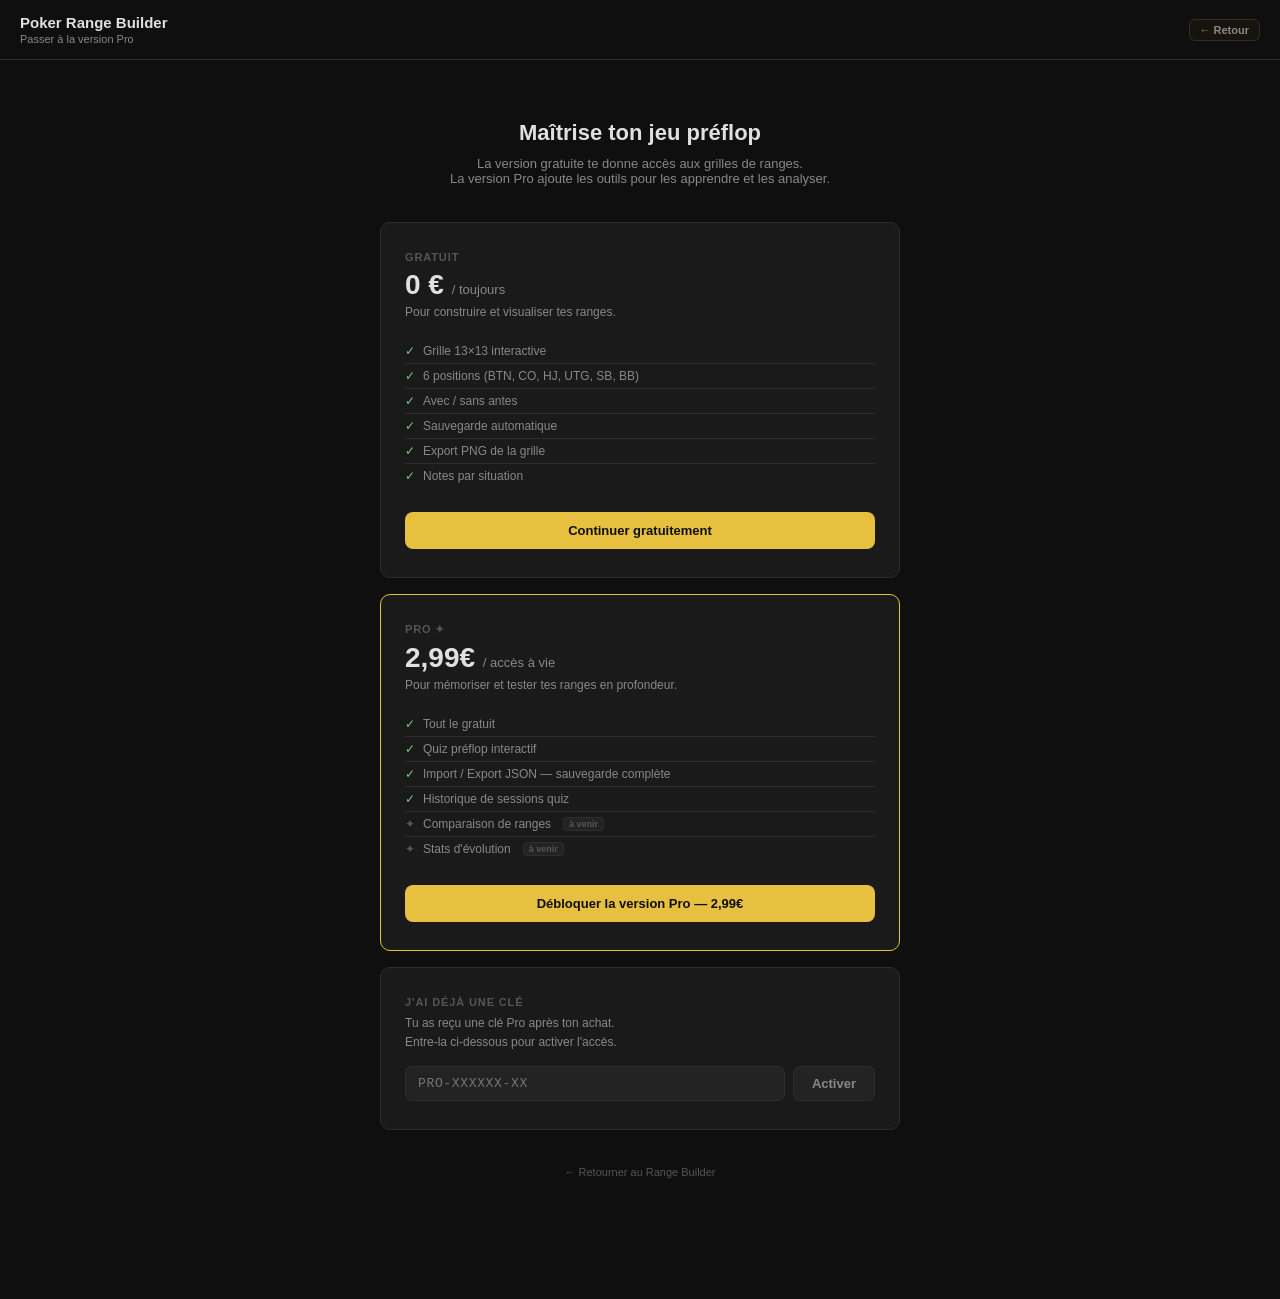
==== commit cc4b9678: "v1.8 — cle Pro, JSON debloque, historique quiz" ====
--- a/premium.html
+++ b/premium.html
@@ -92,6 +92,49 @@
       text-decoration: none;
     }
     .back-link:hover { color: var(--text2); }
+
+    /* key entry */
+    .key-row {
+      display: flex;
+      gap: 8px;
+    }
+    .key-input {
+      flex: 1;
+      padding: 9px 12px;
+      border-radius: 7px;
+      border: 1px solid var(--border);
+      background: var(--bg3);
+      color: var(--text);
+      font-size: 13px;
+      font-family: monospace;
+      letter-spacing: .05em;
+      outline: none;
+      transition: border-color 0.15s;
+    }
+    .key-input:focus { border-color: var(--blue); }
+    .btn-activate {
+      padding: 9px 18px;
+      border-radius: 7px;
+      border: none;
+      background: var(--bg3);
+      color: var(--text2);
+      font-size: 13px;
+      font-weight: 600;
+      cursor: pointer;
+      border: 1px solid var(--border);
+      transition: all 0.15s;
+      white-space: nowrap;
+    }
+    .btn-activate:hover { background: var(--blue-act); color: var(--blue-text); border-color: var(--blue); }
+    .key-msg {
+      margin-top: 10px;
+      font-size: 12px;
+      font-weight: 600;
+      padding: 8px 12px;
+      border-radius: 5px;
+    }
+    .key-msg.ok  { background: #1a3d1a; color: #7ecc7e; }
+    .key-msg.err { background: #3d0e0e; color: #f08080; }
   </style>
 </head>
 <body>
@@ -134,21 +177,72 @@
     <div class="plan-desc">Pour mémoriser et tester tes ranges en profondeur.</div>
     <ul class="feature-list">
       <li><span class="check">✓</span> Tout le gratuit</li>
-      <li>
-        <span class="check">✓</span> Quiz préflop interactif
-      </li>
-      <li><span class="locked">✦</span> Import / Export JSON — sauvegarde complète <span class="coming-soon">à venir</span></li>
-      <li><span class="locked">✦</span> Historique de sessions <span class="coming-soon">à venir</span></li>
+      <li><span class="check">✓</span> Quiz préflop interactif</li>
+      <li><span class="check">✓</span> Import / Export JSON — sauvegarde complète</li>
+      <li><span class="check">✓</span> Historique de sessions quiz</li>
       <li><span class="locked">✦</span> Comparaison de ranges <span class="coming-soon">à venir</span></li>
       <li><span class="locked">✦</span> Stats d'évolution <span class="coming-soon">à venir</span></li>
     </ul>
-    <a href="https://domecq.gumroad.com/l/poker-range-builder-pro" target="_blank" class="btn-unlock">
+    <a href="https://jassotv.gumroad.com/l/poker-range-builder-pro" target="_blank" class="btn-unlock">
       Débloquer la version Pro — 2,99€
     </a>
   </div>
 
+  <!-- KEY ENTRY -->
+  <div class="plan-card" style="margin-top:8px;">
+    <div class="plan-name">J'ai déjà une clé</div>
+    <p style="font-size:12px;color:var(--text2);margin-bottom:14px;line-height:1.6;">
+      Tu as reçu une clé Pro après ton achat.<br>Entre-la ci-dessous pour activer l'accès.
+    </p>
+    <div class="key-row">
+      <input type="text" id="proKeyInput" class="key-input" placeholder="PRO-XXXXXX-XX" autocomplete="off" spellcheck="false">
+      <button id="btnActivateKey" class="btn-activate">Activer</button>
+    </div>
+    <p id="keyMsg" class="key-msg" style="display:none"></p>
+  </div>
+
   <a href="index.html" class="back-link">← Retourner au Range Builder</a>
 </div>
 
+<script>
+  (function () {
+    const VALID_KEYS = ['PRO-RANGEPRO-V1'];
+
+    const input  = document.getElementById('proKeyInput');
+    const btn    = document.getElementById('btnActivateKey');
+    const msg    = document.getElementById('keyMsg');
+
+    // If already unlocked, show success state immediately
+    if (localStorage.getItem('pro_unlocked') === 'true') {
+      msg.textContent = '✓ Version Pro déjà activée sur cet appareil.';
+      msg.className   = 'key-msg ok';
+      msg.style.display = '';
+      input.disabled  = true;
+      btn.disabled    = true;
+    }
+
+    function activate() {
+      const key = input.value.trim().toUpperCase();
+      if (VALID_KEYS.includes(key)) {
+        localStorage.setItem('pro_unlocked', 'true');
+        msg.textContent   = '✓ Clé valide — version Pro activée !';
+        msg.className     = 'key-msg ok';
+        msg.style.display = '';
+        input.disabled    = true;
+        btn.disabled      = true;
+        setTimeout(() => { window.location.href = 'index.html'; }, 1200);
+      } else {
+        msg.textContent   = '✗ Clé invalide. Vérifie ta confirmation d\'achat.';
+        msg.className     = 'key-msg err';
+        msg.style.display = '';
+        input.focus();
+        input.select();
+      }
+    }
+
+    btn.addEventListener('click', activate);
+    input.addEventListener('keydown', e => { if (e.key === 'Enter') activate(); });
+  })();
+</script>
 </body>
 </html>
--- a/style.css
+++ b/style.css
@@ -441,60 +441,55 @@
   }
   /* hide ctx-box when pos-panel is visible */
   .ctx-box { display: none; }
-}
-
-/* ── POS PANEL — progression ── */
-.pp-title {
+  /* align tab rows with the grid column (panel 190px + gap 24px = 214px) */
+  section.row { margin-left: calc(190px + 24px); }
+}
+
+/* ── POS PANEL — résumé situation ── */
+.pp-pos-name {
+  font-size: 38px;
+  font-weight: 700;
+  color: var(--text);
+  line-height: 1;
+  margin-bottom: 3px;
+  letter-spacing: -.01em;
+}
+.pp-pos-desc {
+  font-size: 10px;
+  color: var(--text3);
+  margin-bottom: 20px;
+  line-height: 1.4;
+}
+.pp-sit-row {
+  margin-bottom: 12px;
+}
+.pp-sit-label {
+  display: block;
   font-size: 9px;
   font-weight: 700;
   text-transform: uppercase;
   letter-spacing: .1em;
   color: var(--text3);
-  margin-bottom: 14px;
-}
-.pp-row {
-  display: flex;
-  align-items: center;
-  gap: 7px;
-  margin-bottom: 7px;
-}
-.pp-row-pos {
-  font-size: 10px;
-  font-weight: 600;
-  color: var(--text3);
-  width: 30px;
-  flex-shrink: 0;
-}
-.pp-cur .pp-row-pos { color: var(--text); font-weight: 700; }
-.pp-bar {
-  flex: 1;
-  height: 4px;
-  background: var(--bg3);
-  border-radius: 2px;
-  overflow: hidden;
-}
-.pp-bar-fill {
-  height: 100%;
-  background: var(--blue);
-  border-radius: 2px;
-  transition: width 0.25s;
-}
-.pp-cur .pp-bar-fill { background: var(--blue-text); }
-.pp-row-ct {
-  font-size: 9px;
-  color: var(--text3);
-  width: 24px;
-  text-align: right;
-  flex-shrink: 0;
-}
-.pp-cur .pp-row-ct { color: var(--text2); }
-.pp-total {
-  font-size: 10px;
-  color: var(--text3);
-  margin-top: 12px;
-  padding-top: 10px;
+  margin-bottom: 4px;
+}
+.pp-sit-stat {
+  display: block;
+  font-size: 22px;
+  font-weight: 700;
+  color: var(--text);
+  line-height: 1.2;
+}
+.pp-sit-combos {
+  font-size: 11px;
+  font-weight: 400;
+  color: var(--text3);
+}
+.pp-ctx {
+  font-size: 10px;
+  color: var(--text2);
+  line-height: 1.65;
+  padding-top: 12px;
   border-top: 1px solid var(--border);
-  line-height: 1.5;
 }
 
 /* ── SIDEBAR PRO SECTION ── */
